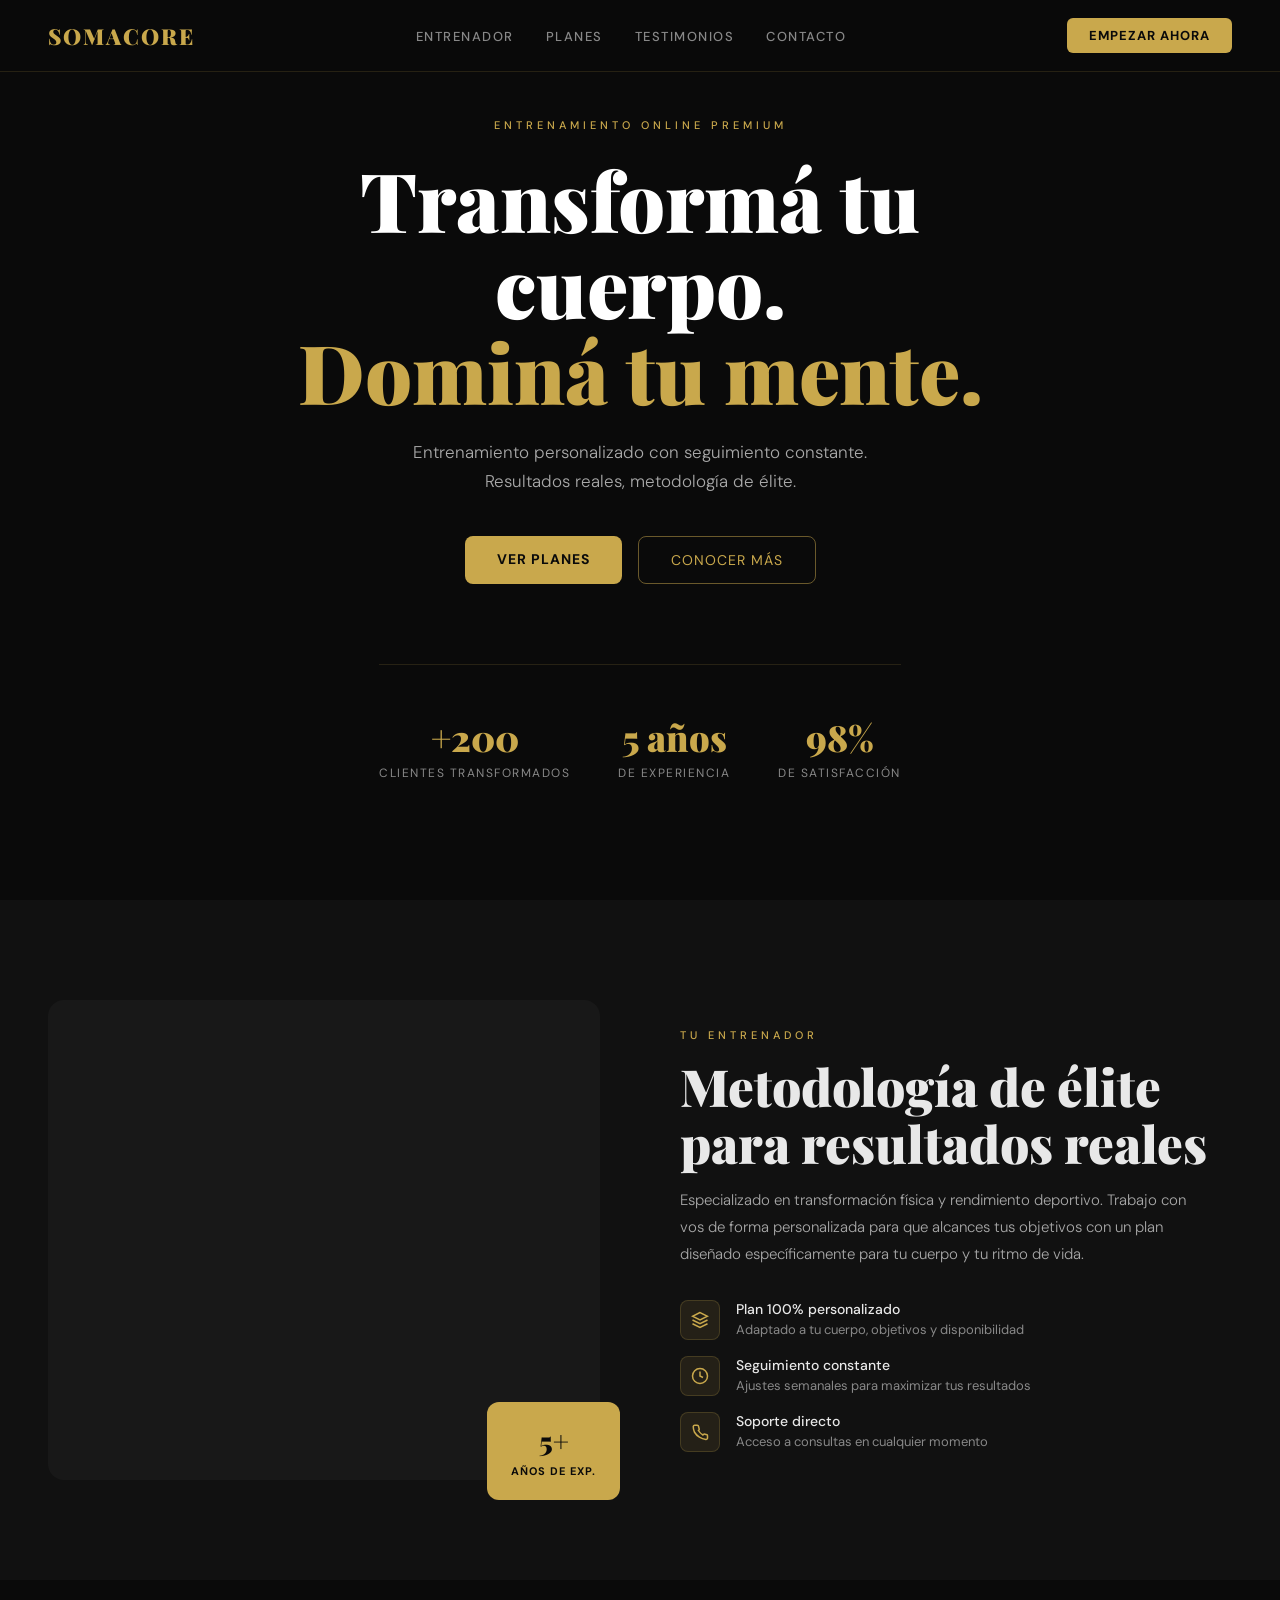
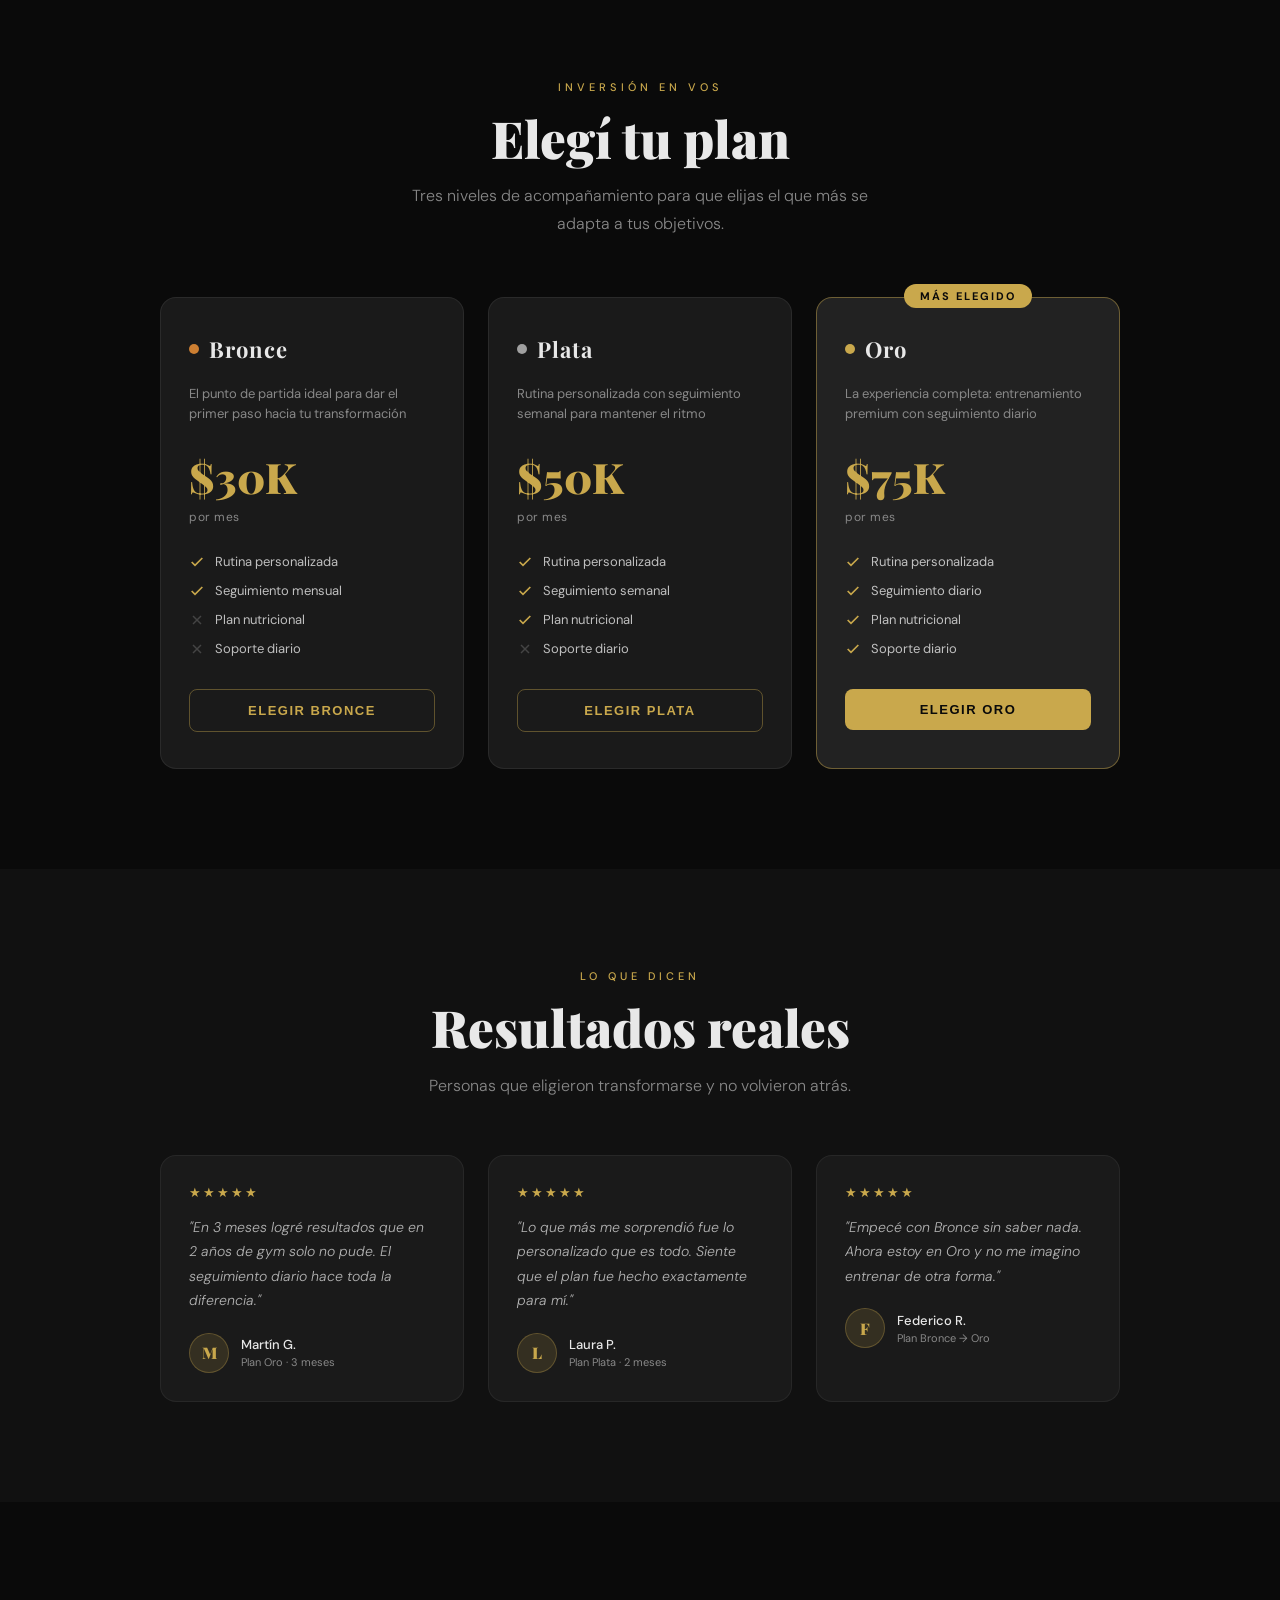
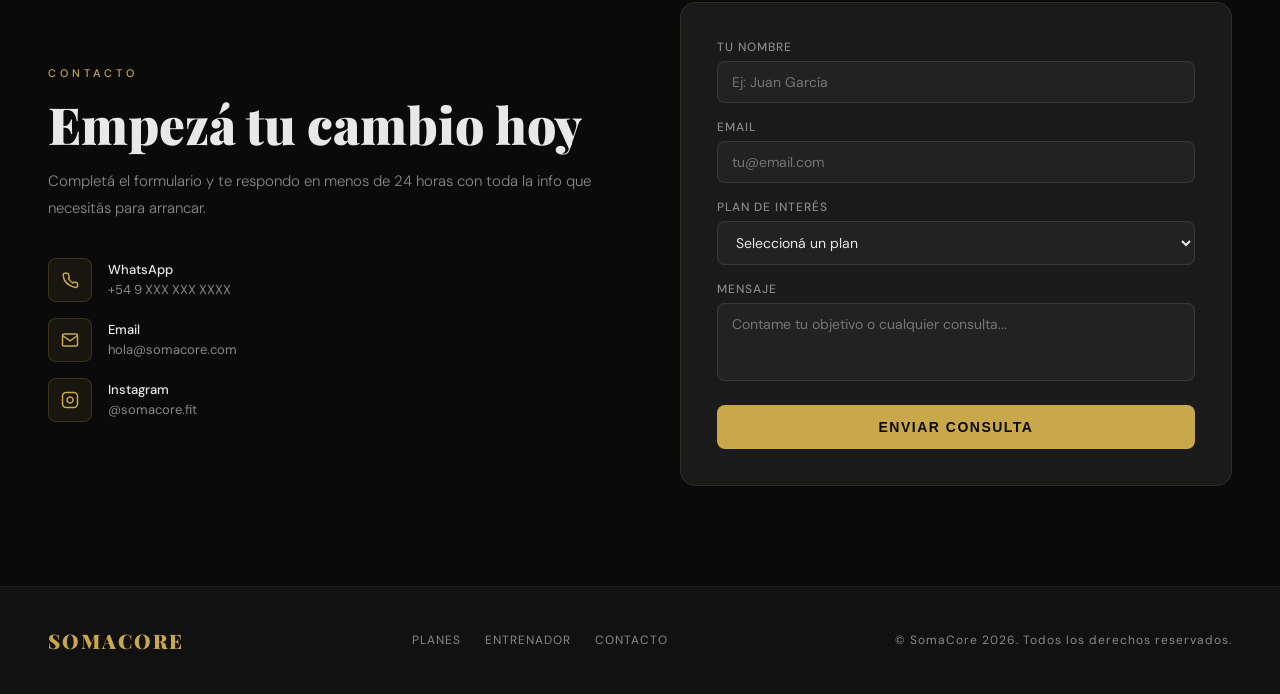
==== index.html @ e5de74f8 "primer commit somacore" ====
<!DOCTYPE html>
<html lang="es">
<head>
<meta charset="UTF-8">
<meta name="viewport" content="width=device-width, initial-scale=1.0">
<title>SomaCore</title>
<link rel="stylesheet" href="style.css">
<link href="https://fonts.googleapis.com/css2?family=Playfair+Display:wght@700;900&family=DM+Sans:wght@300;400;500&display=swap" rel="stylesheet">
</head>
<body>

<nav>
  <a href="#inicio" class="logo">SOMACORE</a>
  <ul class="nav-links">
    <li><a href="#entrenador">Entrenador</a></li>
    <li><a href="#planes">Planes</a></li>
    <li><a href="#testimonios">Testimonios</a></li>
    <li><a href="#contacto">Contacto</a></li>
  </ul>
  <a href="#contacto" class="nav-cta">Empezar ahora</a>
</nav>

<!-- HERO -->
<section id="inicio">
  <div class="hero-img"></div>
  <div class="hero-bg"></div>
  <div class="hero-content">
    <p class="hero-eyebrow">Entrenamiento Online Premium</p>
    <h1 class="hero-title">Transformá tu cuerpo.<br><span>Dominá tu mente.</span></h1>
    <p class="hero-sub">Entrenamiento personalizado con seguimiento constante. Resultados reales, metodología de élite.</p>
    <div class="hero-btns">
      <a href="#planes" class="btn-primary">Ver Planes</a>
      <a href="#entrenador" class="btn-outline">Conocer más</a>
    </div>
  </div>
  <div class="hero-stats">
    <div>
      <span class="stat-num">+200</span>
      <span class="stat-label">Clientes transformados</span>
    </div>
    <div>
      <span class="stat-num">5 años</span>
      <span class="stat-label">De experiencia</span>
    </div>
    <div>
      <span class="stat-num">98%</span>
      <span class="stat-label">De satisfacción</span>
    </div>
  </div>
</section>

<!-- SOBRE EL ENTRENADOR -->
<section id="entrenador">
  <div class="trainer-img-wrap">
    <div class="trainer-img">
      <!-- Reemplazá esto con tu foto: <img src="img/entrenador.jpg" alt="Entrenador"> -->
    </div>
    <div class="trainer-badge">
      <strong>5+</strong>
      <span>años de exp.</span>
    </div>
  </div>
  <div class="trainer-info">
    <p class="section-label">Tu entrenador</p>
    <h2 class="section-title">Metodología de élite para resultados reales</h2>
    <p class="trainer-desc">Especializado en transformación física y rendimiento deportivo. Trabajo con vos de forma personalizada para que alcances tus objetivos con un plan diseñado específicamente para tu cuerpo y tu ritmo de vida.</p>
    <div class="features">
      <div class="feature">
        <div class="feature-icon">
          <svg viewBox="0 0 24 24" fill="none" stroke="#C9A84C" stroke-width="2"><path d="M12 2L2 7l10 5 10-5-10-5z"></path><path d="M2 17l10 5 10-5"></path><path d="M2 12l10 5 10-5"></path></svg>
        </div>
        <div class="feature-text">
          <strong>Plan 100% personalizado</strong>
          <span>Adaptado a tu cuerpo, objetivos y disponibilidad</span>
        </div>
      </div>
      <div class="feature">
        <div class="feature-icon">
          <svg viewBox="0 0 24 24" fill="none" stroke="#C9A84C" stroke-width="2"><circle cx="12" cy="12" r="10"></circle><polyline points="12 6 12 12 16 14"></polyline></svg>
        </div>
        <div class="feature-text">
          <strong>Seguimiento constante</strong>
          <span>Ajustes semanales para maximizar tus resultados</span>
        </div>
      </div>
      <div class="feature">
        <div class="feature-icon">
          <svg viewBox="0 0 24 24" fill="none" stroke="#C9A84C" stroke-width="2"><path d="M22 16.92v3a2 2 0 0 1-2.18 2 19.79 19.79 0 0 1-8.63-3.07A19.5 19.5 0 0 1 4.5 12c-.92-2.46-1.56-4.77-1.5-7.38A2 2 0 0 1 5.18 3h3a2 2 0 0 1 2 1.72c.127.96.361 1.903.7 2.81a2 2 0 0 1-.45 2.11L9.91 10a16 16 0 0 0 6 6l.62-.62a2 2 0 0 1 2.11-.45c.907.339 1.85.573 2.81.7A2 2 0 0 1 22 17z"></path></svg>
        </div>
        <div class="feature-text">
          <strong>Soporte directo</strong>
          <span>Acceso a consultas en cualquier momento</span>
        </div>
      </div>
    </div>
  </div>
</section>

<!-- PLANES -->
<section id="planes">
  <p class="section-label">Inversión en vos</p>
  <h2 class="section-title">Elegí tu plan</h2>
  <p class="section-sub">Tres niveles de acompañamiento para que elijas el que más se adapta a tus objetivos.</p>

  <div class="cards-grid">

    <div class="plan-card">
      <div class="plan-tier">
        <div class="tier-dot bronce"></div>
        <span class="plan-name">Bronce</span>
      </div>
      <p class="plan-desc">El punto de partida ideal para dar el primer paso hacia tu transformación</p>
      <div class="plan-price">$30K</div>
      <p class="plan-price-label">por mes</p>
      <ul class="plan-features">
        <li><svg class="check yes" viewBox="0 0 24 24" fill="none" stroke="currentColor" stroke-width="2.5"><polyline points="20 6 9 17 4 12"></polyline></svg>Rutina personalizada</li>
        <li><svg class="check yes" viewBox="0 0 24 24" fill="none" stroke="currentColor" stroke-width="2.5"><polyline points="20 6 9 17 4 12"></polyline></svg>Seguimiento mensual</li>
        <li><svg class="check no" viewBox="0 0 24 24" fill="none" stroke="currentColor" stroke-width="2"><line x1="18" y1="6" x2="6" y2="18"></line><line x1="6" y1="6" x2="18" y2="18"></line></svg>Plan nutricional</li>
        <li><svg class="check no" viewBox="0 0 24 24" fill="none" stroke="currentColor" stroke-width="2"><line x1="18" y1="6" x2="6" y2="18"></line><line x1="6" y1="6" x2="18" y2="18"></line></svg>Soporte diario</li>
      </ul>
      <button class="plan-btn secondary">Elegir Bronce</button>
    </div>


    <div class="plan-card">
      <div class="plan-tier">
        <div class="tier-dot plata"></div>
        <span class="plan-name">Plata</span>
      </div>
      <p class="plan-desc">Rutina personalizada con seguimiento semanal para mantener el ritmo</p>
      <div class="plan-price">$50K</div>
      <p class="plan-price-label">por mes</p>
      <ul class="plan-features">
        <li><svg class="check yes" viewBox="0 0 24 24" fill="none" stroke="currentColor" stroke-width="2.5"><polyline points="20 6 9 17 4 12"></polyline></svg>Rutina personalizada</li>
        <li><svg class="check yes" viewBox="0 0 24 24" fill="none" stroke="currentColor" stroke-width="2.5"><polyline points="20 6 9 17 4 12"></polyline></svg>Seguimiento semanal</li>
        <li><svg class="check yes" viewBox="0 0 24 24" fill="none" stroke="currentColor" stroke-width="2.5"><polyline points="20 6 9 17 4 12"></polyline></svg>Plan nutricional</li>
        <li><svg class="check no" viewBox="0 0 24 24" fill="none" stroke="currentColor" stroke-width="2"><line x1="18" y1="6" x2="6" y2="18"></line><line x1="6" y1="6" x2="18" y2="18"></line></svg>Soporte diario</li>
      </ul>
      <button class="plan-btn secondary">Elegir Plata</button>
    </div>

    <div class="plan-card featured">
      <div class="plan-badge">Más elegido</div>
      <div class="plan-tier">
        <div class="tier-dot oro"></div>
        <span class="plan-name">Oro</span>
      </div>
      <p class="plan-desc">La experiencia completa: entrenamiento premium con seguimiento diario</p>
      <div class="plan-price">$75K</div>
      <p class="plan-price-label">por mes</p>
      <ul class="plan-features">
        <li><svg class="check yes" viewBox="0 0 24 24" fill="none" stroke="currentColor" stroke-width="2.5"><polyline points="20 6 9 17 4 12"></polyline></svg>Rutina personalizada</li>
        <li><svg class="check yes" viewBox="0 0 24 24" fill="none" stroke="currentColor" stroke-width="2.5"><polyline points="20 6 9 17 4 12"></polyline></svg>Seguimiento diario</li>
        <li><svg class="check yes" viewBox="0 0 24 24" fill="none" stroke="currentColor" stroke-width="2.5"><polyline points="20 6 9 17 4 12"></polyline></svg>Plan nutricional</li>
        <li><svg class="check yes" viewBox="0 0 24 24" fill="none" stroke="currentColor" stroke-width="2.5"><polyline points="20 6 9 17 4 12"></polyline></svg>Soporte diario</li>
      </ul>
      <button class="plan-btn primary">Elegir Oro</button>
    </div>


  </div>
</section>

<!-- TESTIMONIOS -->
<section id="testimonios">
  <p class="section-label">Lo que dicen</p>
  <h2 class="section-title">Resultados reales</h2>
  <p class="section-sub">Personas que eligieron transformarse y no volvieron atrás.</p>

  <div class="testimonios-grid">
    <div class="testimonial">
      <div class="stars">★★★★★</div>
      <p class="testimonial-text">"En 3 meses logré resultados que en 2 años de gym solo no pude. El seguimiento diario hace toda la diferencia."</p>
      <div class="testimonial-author">
        <div class="author-avatar">M</div>
        <div>
          <p class="author-name">Martín G.</p>
          <p class="author-tag">Plan Oro · 3 meses</p>
        </div>
      </div>
    </div>
    <div class="testimonial">
      <div class="stars">★★★★★</div>
      <p class="testimonial-text">"Lo que más me sorprendió fue lo personalizado que es todo. Siente que el plan fue hecho exactamente para mí."</p>
      <div class="testimonial-author">
        <div class="author-avatar">L</div>
        <div>
          <p class="author-name">Laura P.</p>
          <p class="author-tag">Plan Plata · 2 meses</p>
        </div>
      </div>
    </div>
    <div class="testimonial">
      <div class="stars">★★★★★</div>
      <p class="testimonial-text">"Empecé con Bronce sin saber nada. Ahora estoy en Oro y no me imagino entrenar de otra forma."</p>
      <div class="testimonial-author">
        <div class="author-avatar">F</div>
        <div>
          <p class="author-name">Federico R.</p>
          <p class="author-tag">Plan Bronce → Oro</p>
        </div>
      </div>
    </div>
  </div>
</section>

<!-- CONTACTO -->
<section id="contacto">
  <div class="contact-info">
    <p class="section-label">Contacto</p>
    <h2 class="section-title">Empezá tu cambio hoy</h2>
    <p class="contact-desc">Completá el formulario y te respondo en menos de 24 horas con toda la info que necesitás para arrancar.</p>
    <div class="contact-methods">
      <div class="contact-method">
        <div class="method-icon">
          <svg viewBox="0 0 24 24" fill="none" stroke="#C9A84C" stroke-width="2"><path d="M22 16.92v3a2 2 0 0 1-2.18 2 19.79 19.79 0 0 1-8.63-3.07A19.5 19.5 0 0 1 4.5 12c-.92-2.46-1.56-4.77-1.5-7.38A2 2 0 0 1 5.18 3h3a2 2 0 0 1 2 1.72c.127.96.361 1.903.7 2.81a2 2 0 0 1-.45 2.11L9.91 10a16 16 0 0 0 6 6l.62-.62a2 2 0 0 1 2.11-.45c.907.339 1.85.573 2.81.7A2 2 0 0 1 22 17z"></path></svg>
        </div>
        <div class="method-text">
          <strong>WhatsApp</strong>
          <span>+54 9 XXX XXX XXXX</span>
        </div>
      </div>
      <div class="contact-method">
        <div class="method-icon">
          <svg viewBox="0 0 24 24" fill="none" stroke="#C9A84C" stroke-width="2"><path d="M4 4h16c1.1 0 2 .9 2 2v12c0 1.1-.9 2-2 2H4c-1.1 0-2-.9-2-2V6c0-1.1.9-2 2-2z"></path><polyline points="22,6 12,13 2,6"></polyline></svg>
        </div>
        <div class="method-text">
          <strong>Email</strong>
          <span>hola@somacore.com</span>
        </div>
      </div>
      <div class="contact-method">
        <div class="method-icon">
          <svg viewBox="0 0 24 24" fill="none" stroke="#C9A84C" stroke-width="2"><rect x="2" y="2" width="20" height="20" rx="5" ry="5"></rect><path d="M16 11.37A4 4 0 1 1 12.63 8 4 4 0 0 1 16 11.37z"></path><line x1="17.5" y1="6.5" x2="17.51" y2="6.5"></line></svg>
        </div>
        <div class="method-text">
          <strong>Instagram</strong>
          <span>@somacore.fit</span>
        </div>
      </div>
    </div>
  </div>
  <div class="contact-form-box">
    <div class="form-row">
      <label>Tu nombre</label>
      <input type="text" placeholder="Ej: Juan García">
    </div>
    <div class="form-row">
      <label>Email</label>
      <input type="email" placeholder="tu@email.com">
    </div>
    <div class="form-row">
      <label>Plan de interés</label>
      <select>
        <option value="">Seleccioná un plan</option>
        <option>Bronce — $30.000/mes</option>
        <option>Plata — $50.000/mes</option>
        <option>Oro — $75.000/mes</option>
      </select>
    </div>
    <div class="form-row">
      <label>Mensaje</label>
      <textarea rows="3" placeholder="Contame tu objetivo o cualquier consulta..."></textarea>
    </div>
    <button class="form-submit">Enviar consulta</button>
  </div>
</section>

<footer>
  <span class="footer-logo">SOMACORE</span>
  <div class="footer-links">
    <a href="#planes">Planes</a>
    <a href="#entrenador">Entrenador</a>
    <a href="#contacto">Contacto</a>
  </div>
  <span class="footer-copy">© SomaCore 2026. Todos los derechos reservados.</span>
</footer>

</body>
</html>
---- style.css ----
html { scroll-padding-top: 75px; }

*{margin:0;padding:0;box-sizing:border-box}

:root{
  --gold:#C9A84C;
  --gold-light:#E8C97A;
  --gold-dark:#8B6914;
  --black:#0A0A0A;
  --dark:#111111;
  --dark2:#1A1A1A;
  --dark3:#222222;
  --text:#E8E8E8;
  --text-muted:#888;
  --radius:12px;
}

html{scroll-behavior:smooth;scroll-padding-top:5px}
body{background:var(--black);color:var(--text);font-family:'DM Sans',sans-serif;overflow-x:hidden}

/* ── NAV ── */
nav{
  position:fixed;top:0;left:0;right:0;z-index:100;
  display:flex;align-items:center;justify-content:space-between;
  padding:0 48px;height:72px;
  background:rgba(10,10,10,0.92);
  backdrop-filter:blur(12px);
  border-bottom:1px solid rgba(201,168,76,0.15);
}
.logo{
  font-family:'Playfair Display',serif;
  font-size:22px;font-weight:900;
  color:var(--gold);letter-spacing:2px;text-decoration:none;
}
.nav-links{display:flex;gap:32px;list-style:none}
.nav-links a{
  color:var(--text-muted);text-decoration:none;
  font-size:13px;letter-spacing:1.5px;text-transform:uppercase;
  font-weight:500;transition:color 0.2s;
}
.nav-links a:hover{color:var(--gold)}
.nav-cta{
  background:var(--gold);color:var(--black);
  padding:9px 22px;border-radius:6px;
  font-size:13px;font-weight:700;letter-spacing:1px;
  text-transform:uppercase;text-decoration:none;transition:background 0.2s;
}
.nav-cta:hover{background:var(--gold-light)}

/* ── HERO ── */
#inicio{
  position:relative;min-height:100vh;
  display:flex;flex-direction:column;
  justify-content:center;align-items:center;
  text-align:center;padding:85px 24px;overflow:hidden;
}
.hero-bg{
  position:absolute;inset:0;
  background:linear-gradient(to bottom,rgba(10,10,10,0.3) 0%,rgba(10,10,10,0.65) 60%,var(--black) 100%);
  z-index:1;
}
.hero-img{
  position:absolute;inset:0;
  /* Reemplazá la URL con tu propia imagen: */
  background-image:url('img/gym.jpg');
  background-size:cover;background-position:center;
}
.hero-content{position:relative;z-index:2;max-width:780px}
.hero-eyebrow{
  font-size:11px;letter-spacing:4px;text-transform:uppercase;
  color:var(--gold);margin-bottom:24px;font-weight:500;
}
.hero-title{
  font-family:'Playfair Display',serif;
  font-size:clamp(42px,7vw,82px);font-weight:900;
  line-height:1.05;margin-bottom:24px;color:#fff;
}
.hero-title span{color:var(--gold)}
.hero-sub{
  font-size:17px;color:rgba(255,255,255,0.65);
  max-width:480px;margin:0 auto 40px;
  line-height:1.7;font-weight:300;
}
.hero-btns{display:flex;gap:16px;justify-content:center;flex-wrap:wrap}
.btn-primary{
  background:var(--gold);color:var(--black);
  padding:14px 32px;border-radius:8px;
  font-weight:700;font-size:14px;letter-spacing:1px;
  text-transform:uppercase;text-decoration:none;transition:all 0.2s;
}
.btn-primary:hover{background:var(--gold-light);transform:translateY(-2px)}
.btn-outline{
  border:1px solid rgba(201,168,76,0.5);color:var(--gold);
  padding:14px 32px;border-radius:8px;
  font-size:14px;letter-spacing:1px;text-transform:uppercase;
  text-decoration:none;transition:all 0.2s;
}
.btn-outline:hover{border-color:var(--gold);background:rgba(201,168,76,0.08)}
.hero-stats{
  position:relative;z-index:2;
  display:flex;gap:48px;margin-top:80px;
  padding-top:48px;border-top:1px solid rgba(201,168,76,0.15);
}
.stat-num{
  font-family:'Playfair Display',serif;
  font-size:36px;font-weight:900;color:var(--gold);display:block;
}
.stat-label{
  font-size:12px;color:var(--text-muted);
  letter-spacing:1.5px;text-transform:uppercase;margin-top:4px;
}

/* ── BASE DE SECCIONES ── */
section{padding:100px 48px}
.section-label{
  font-size:11px;letter-spacing:4px;text-transform:uppercase;
  color:var(--gold);margin-bottom:16px;font-weight:500;
}
.section-title{
  font-family:'Playfair Display',serif;
  font-size:clamp(32px,4vw,52px);font-weight:900;
  line-height:1.1;margin-bottom:16px;
}
.section-sub{
  font-size:16px;color:var(--text-muted);
  max-width:480px;line-height:1.7;font-weight:300;
}

/* ── SOBRE EL ENTRENADOR ── */
#entrenador{
  background:var(--dark);
  display:grid;grid-template-columns:1fr 1fr;
  gap:80px;align-items:center;
}
.trainer-img-wrap{position:relative}
.trainer-img{
  width:100%;min-height:480px;
  border-radius:16px;background:#181818;
  display:flex;align-items:center;justify-content:center;
  overflow:hidden;
}
.trainer-img img{width:100%;height:100%;object-fit:cover}
.trainer-badge{
  position:absolute;bottom:-20px;right:-20px;
  background:var(--gold);color:var(--black);
  padding:20px 24px;border-radius:12px;text-align:center;
}
.trainer-badge strong{
  display:block;font-family:'Playfair Display',serif;
  font-size:28px;font-weight:900;
}
.trainer-badge span{font-size:11px;letter-spacing:1px;text-transform:uppercase;font-weight:700}
.trainer-info{padding-right:20px}
.trainer-desc{
  font-size:15px;color:rgba(232,232,232,0.7);
  line-height:1.8;margin-bottom:32px;font-weight:300;
}
.features{display:flex;flex-direction:column;gap:16px}
.feature{display:flex;align-items:center;gap:16px}
.feature-icon{
  width:40px;height:40px;border-radius:8px;
  background:rgba(201,168,76,0.1);border:1px solid rgba(201,168,76,0.2);
  display:flex;align-items:center;justify-content:center;flex-shrink:0;
}
.feature-icon svg{width:18px;height:18px}
.feature-text strong{display:block;font-size:14px;font-weight:500;color:var(--text)}
.feature-text span{font-size:13px;color:var(--text-muted)}

/* ── PLANES ── */
#planes{background:var(--black);text-align:center}
#planes .section-label,
#planes .section-title,
#planes .section-sub{margin-left:auto;margin-right:auto}
#planes .section-sub{margin-bottom:60px}
.cards-grid{
  display:grid;grid-template-columns:repeat(3,1fr);
  gap:24px;max-width:960px;margin:0 auto;
}
.plan-card{
  background:var(--dark2);
  border:1px solid rgba(255,255,255,0.07);
  border-radius:16px;padding:36px 28px;
  position:relative;text-align:left;
  transition:transform 0.25s,border-color 0.25s;
}
.plan-card:hover{transform:translateY(-6px)}
.plan-card.featured{
  border-color:rgba(201,168,76,0.45);
  background:var(--dark3);
}
.plan-badge{
  position:absolute;top:-14px;left:50%;transform:translateX(-50%);
  background:var(--gold);color:var(--black);
  font-size:11px;font-weight:700;letter-spacing:2px;text-transform:uppercase;
  padding:5px 16px;border-radius:20px;white-space:nowrap;
}
.plan-tier{display:flex;align-items:center;gap:10px;margin-bottom:20px}
.tier-dot{width:10px;height:10px;border-radius:50%}
.tier-dot.oro{background:#C9A84C}
.tier-dot.plata{background:#A0A0A0}
.tier-dot.bronce{background:#CD7F32}
.plan-name{
  font-family:'Playfair Display',serif;
  font-size:22px;font-weight:700;letter-spacing:1px;
}
.plan-desc{font-size:13px;color:var(--text-muted);margin-bottom:24px;line-height:1.6}
.plan-price{
  font-family:'Playfair Display',serif;
  font-size:42px;font-weight:900;color:var(--gold);margin-bottom:4px;
}
.plan-price-label{font-size:12px;color:var(--text-muted);margin-bottom:28px;letter-spacing:0.5px}
.plan-features{
  list-style:none;display:flex;flex-direction:column;
  gap:12px;margin-bottom:32px;
}
.plan-features li{
  display:flex;align-items:center;gap:10px;
  font-size:13px;color:rgba(232,232,232,0.8);
}
.check{width:16px;height:16px;flex-shrink:0}
.check.yes{color:var(--gold)}
.check.no{color:#444}
.plan-btn{
  width:100%;padding:13px;border-radius:8px;
  font-size:13px;font-weight:700;letter-spacing:1.5px;
  text-transform:uppercase;cursor:pointer;border:none;transition:all 0.2s;
}
.plan-btn.primary{background:var(--gold);color:var(--black)}
.plan-btn.primary:hover{background:var(--gold-light)}
.plan-btn.secondary{
  background:transparent;color:var(--gold);
  border:1px solid rgba(201,168,76,0.4);
}
.plan-btn.secondary:hover{background:rgba(201,168,76,0.08);border-color:var(--gold)}

/* ── TESTIMONIOS ── */
#testimonios{background:var(--dark);text-align:center}
#testimonios .section-title{margin-bottom:16px}
#testimonios .section-sub{margin:0 auto 56px}
.testimonios-grid{
  display:grid;grid-template-columns:repeat(3,1fr);
  gap:24px;max-width:960px;margin:0 auto;
}
.testimonial{
  background:var(--dark2);
  border:1px solid rgba(255,255,255,0.06);
  border-radius:16px;padding:28px;text-align:left;
}
.stars{color:var(--gold);font-size:13px;margin-bottom:14px;letter-spacing:2px}
.testimonial-text{
  font-size:14px;color:rgba(232,232,232,0.75);
  line-height:1.75;margin-bottom:20px;
  font-style:italic;font-weight:300;
}
.testimonial-author{display:flex;align-items:center;gap:12px}
.author-avatar{
  width:40px;height:40px;border-radius:50%;
  background:rgba(201,168,76,0.15);
  border:1px solid rgba(201,168,76,0.3);
  display:flex;align-items:center;justify-content:center;
  font-family:'Playfair Display',serif;font-weight:900;
  font-size:16px;color:var(--gold);flex-shrink:0;
}
.author-name{font-size:13px;font-weight:500;color:var(--text)}
.author-tag{font-size:11px;color:var(--text-muted);margin-top:2px}

/* ── CONTACTO ── */
#contacto{
  background:var(--black);
  display:grid;grid-template-columns:1fr 1fr;
  gap:80px;align-items:center;
}
.contact-desc{
  font-size:15px;color:var(--text-muted);
  line-height:1.8;margin-bottom:36px;font-weight:300;
}
.contact-methods{display:flex;flex-direction:column;gap:16px}
.contact-method{display:flex;align-items:center;gap:16px}
.method-icon{
  width:44px;height:44px;border-radius:8px;
  background:rgba(201,168,76,0.08);
  border:1px solid rgba(201,168,76,0.2);
  display:flex;align-items:center;justify-content:center;flex-shrink:0;
}
.method-icon svg{width:18px;height:18px}
.method-text strong{display:block;font-size:13px;font-weight:500;color:var(--text)}
.method-text span{font-size:13px;color:var(--text-muted)}
.contact-form-box{
  background:var(--dark2);
  border:1px solid rgba(201,168,76,0.12);
  border-radius:16px;padding:36px;
}
.form-row{display:flex;flex-direction:column;gap:6px;margin-bottom:16px}
.form-row label{
  font-size:12px;letter-spacing:1px;text-transform:uppercase;
  color:var(--text-muted);font-weight:500;
}
.form-row input,
.form-row select,
.form-row textarea{
  background:rgba(255,255,255,0.04);
  border:1px solid rgba(255,255,255,0.1);
  border-radius:8px;padding:11px 14px;
  color:var(--text);font-family:'DM Sans',sans-serif;
  font-size:14px;outline:none;
  transition:border-color 0.2s;width:100%;resize:none;
}
.form-row input:focus,
.form-row select:focus,
.form-row textarea:focus{border-color:rgba(201,168,76,0.5)}
.form-row select option{background:var(--dark2)}
.form-submit{
  width:100%;padding:14px;
  background:var(--gold);color:var(--black);
  border:none;border-radius:8px;
  font-size:14px;font-weight:700;letter-spacing:1.5px;
  text-transform:uppercase;cursor:pointer;
  margin-top:8px;transition:background 0.2s;
}
.form-submit:hover{background:var(--gold-light)}

/* ── FOOTER ── */
footer{
  background:var(--dark);
  border-top:1px solid rgba(201,168,76,0.1);
  padding:40px 48px;
  display:flex;align-items:center;justify-content:space-between;
}
.footer-logo{
  font-family:'Playfair Display',serif;
  font-size:20px;font-weight:900;color:var(--gold);letter-spacing:2px;
}
.footer-copy{font-size:12px;color:var(--text-muted);letter-spacing:1px}
.footer-links{display:flex;gap:24px}
.footer-links a{
  font-size:12px;color:var(--text-muted);text-decoration:none;
  letter-spacing:1px;text-transform:uppercase;transition:color 0.2s;
}
.footer-links a:hover{color:var(--gold)}

/* ── RESPONSIVE ── */
@media(max-width:768px){
  nav{padding:0 20px}
  section{padding:70px 20px}
  #entrenador,#contacto{grid-template-columns:1fr;gap:40px}
  .cards-grid,.testimonios-grid{grid-template-columns:1fr}
  .hero-stats{flex-direction:column;gap:24px}
  footer{flex-direction:column;gap:20px;text-align:center}
  .trainer-badge{right:0;bottom:-10px}
}
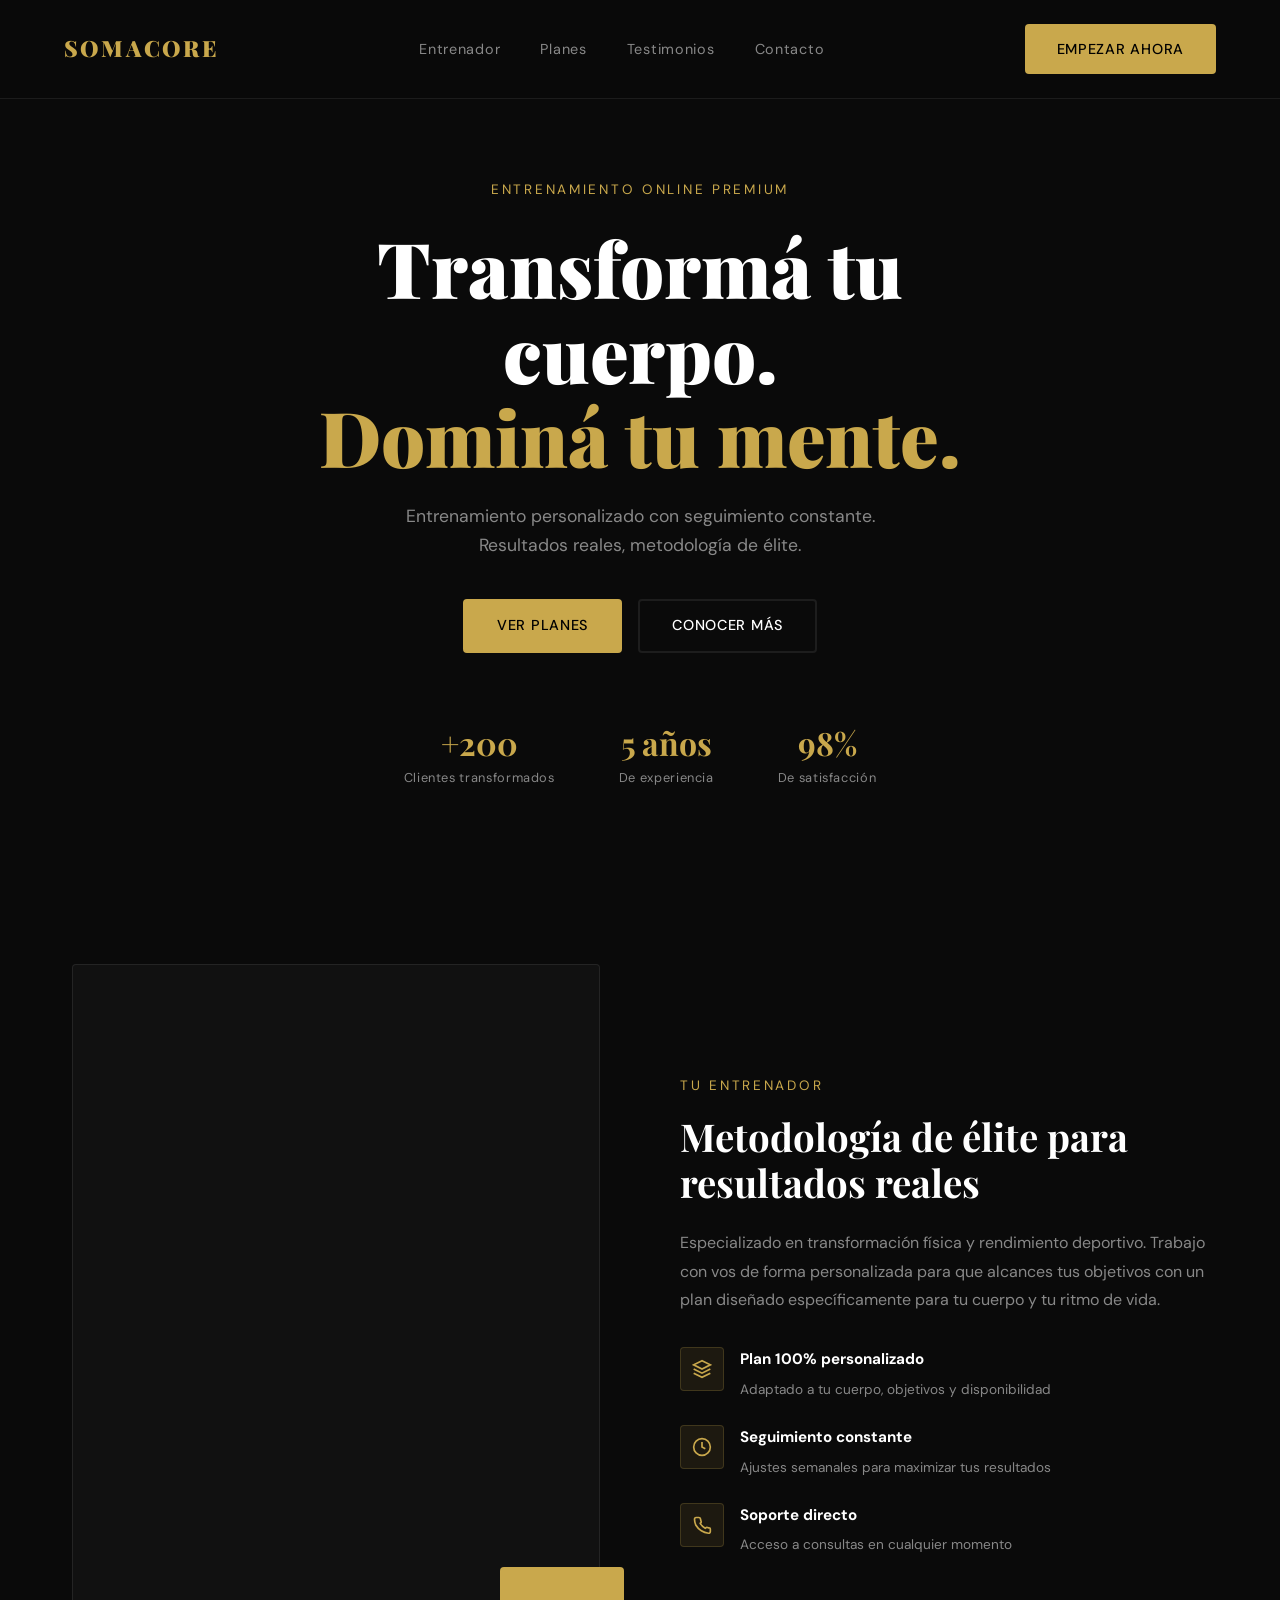
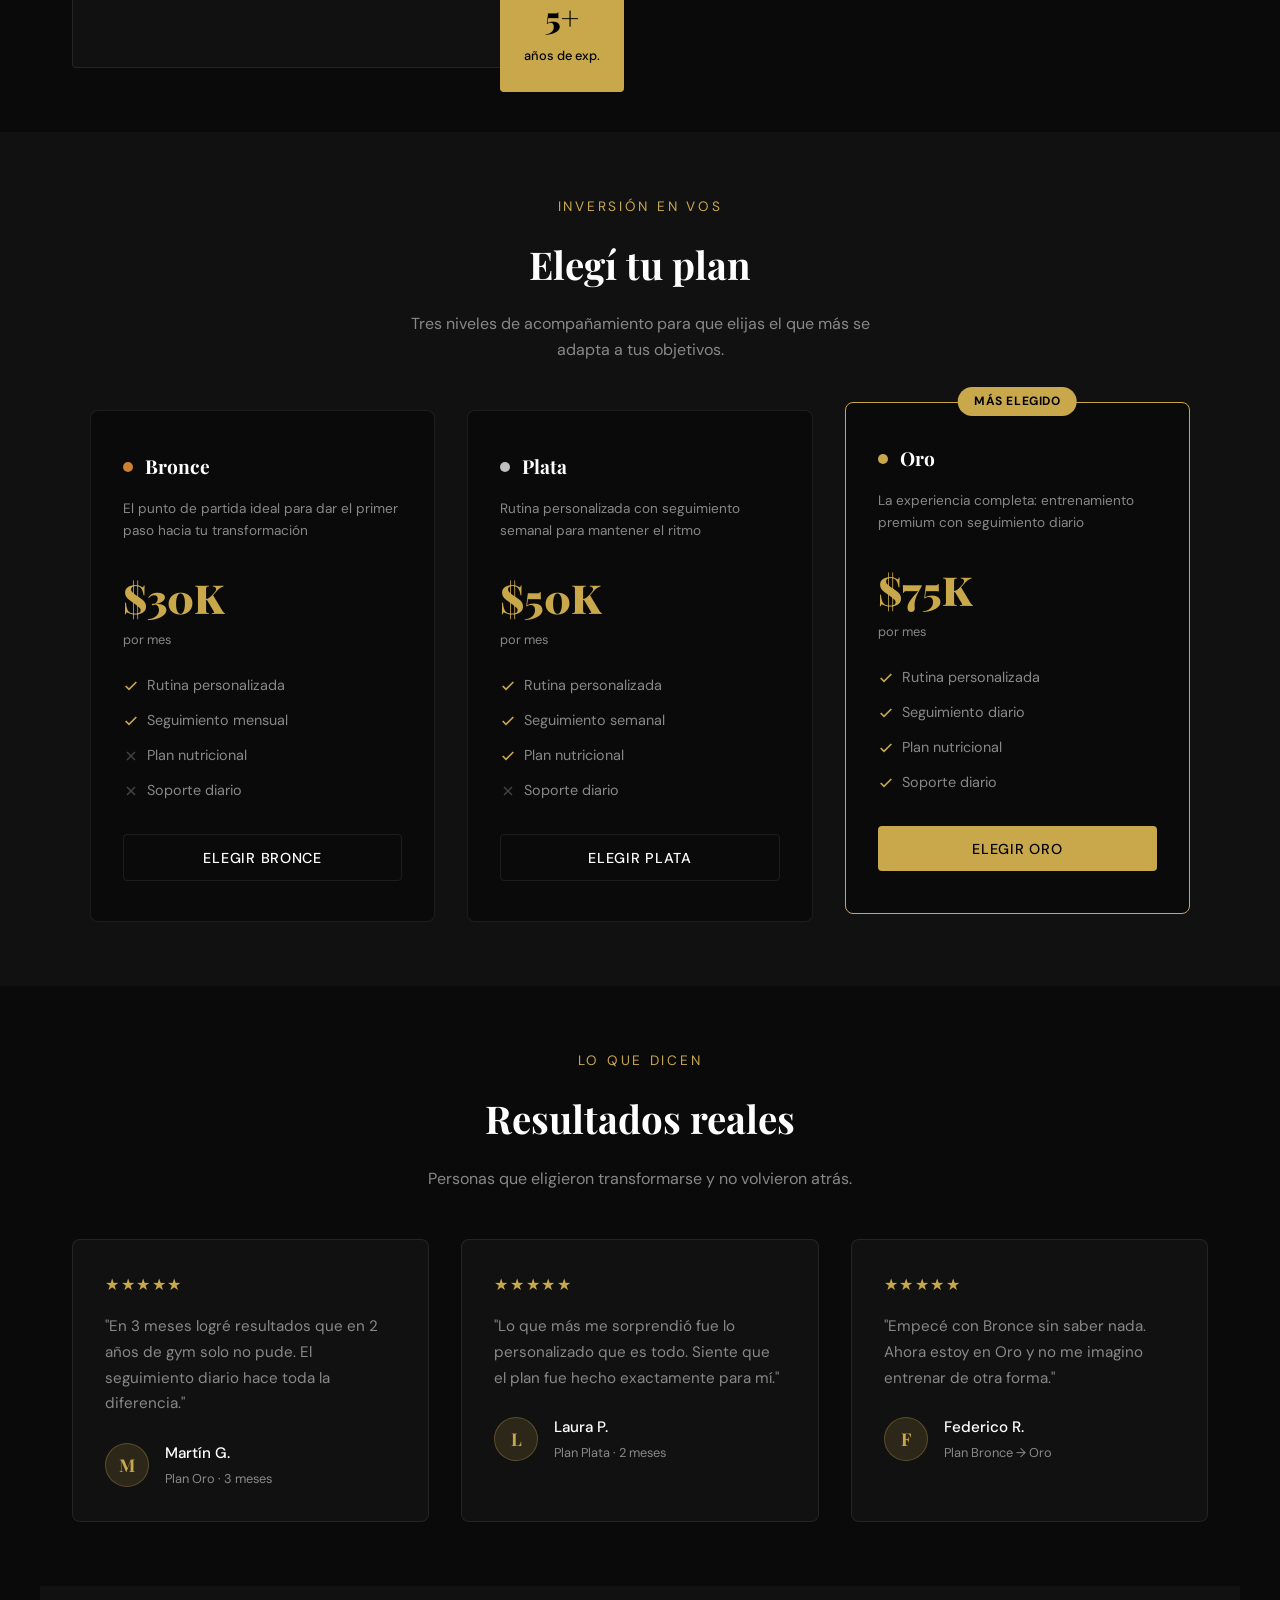
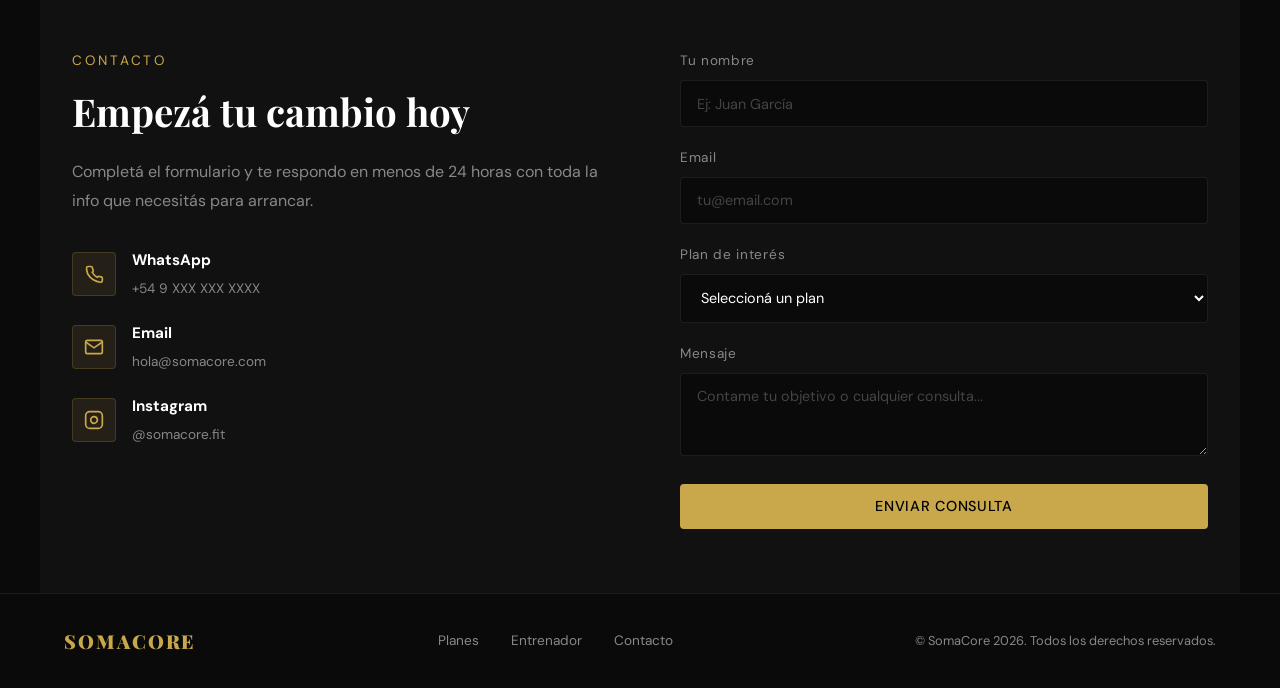
==== commit 29226805: "feat: migrar estilos de CSS plano a SASS con partials, variables y mixins" ====
--- a/index.html
+++ b/index.html
@@ -1,23 +1,35 @@
 <!DOCTYPE html>
 <html lang="es">
 <head>
-<meta charset="UTF-8">
-<meta name="viewport" content="width=device-width, initial-scale=1.0">
-<title>SomaCore</title>
-<link rel="stylesheet" href="style.css">
-<link href="https://fonts.googleapis.com/css2?family=Playfair+Display:wght@700;900&family=DM+Sans:wght@300;400;500&display=swap" rel="stylesheet">
+    <meta charset="UTF-8">
+    <meta name="viewport" content="width=device-width, initial-scale=1.0">
+    <meta name="description" content="SomaCore — Entrenamiento online premium con seguimiento personalizado. Transformá tu cuerpo y dominá tu mente con metodología de élite.">
+    <meta name="keywords" content="entrenamiento online, personal trainer, transformación física, planes de entrenamiento, nutrición deportiva">
+    <meta name="author" content="SomaCore">
+    <meta name="robots" content="index, follow">
+
+    <!-- Open Graph -->
+    <meta property="og:title" content="SomaCore — Entrenamiento Online Premium">
+    <meta property="og:description" content="Entrenamiento personalizado con seguimiento constante. Resultados reales, metodología de élite.">
+    <meta property="og:type" content="website">
+    <meta property="og:url" content="https://somacore.netlify.app">
+
+    <title>SomaCore | Entrenamiento Online Premium</title>
+
+    <link rel="stylesheet" href="css/main.css">
+    <link href="https://fonts.googleapis.com/css2?family=Playfair+Display:wght@700;900&family=DM+Sans:wght@300;400;500&display=swap" rel="stylesheet">
 </head>
 <body>
 
 <nav>
-  <a href="#inicio" class="logo">SOMACORE</a>
-  <ul class="nav-links">
-    <li><a href="#entrenador">Entrenador</a></li>
-    <li><a href="#planes">Planes</a></li>
-    <li><a href="#testimonios">Testimonios</a></li>
-    <li><a href="#contacto">Contacto</a></li>
-  </ul>
-  <a href="#contacto" class="nav-cta">Empezar ahora</a>
+    <a href="#inicio" class="logo">SOMACORE</a>
+    <ul class="nav-links">
+        <li><a href="#entrenador">Entrenador</a></li>
+        <li><a href="#planes">Planes</a></li>
+        <li><a href="#testimonios">Testimonios</a></li>
+        <li><a href="#contacto">Contacto</a></li>
+    </ul>
+    <a href="pages/contacto.html" class="nav-cta">Empezar ahora</a>
 </nav>
 
 <!-- HERO -->
--- a/css/main.css
+++ b/css/main.css
@@ -0,0 +1,758 @@
+nav {
+  position: fixed;
+  top: 0;
+  left: 0;
+  right: 0;
+  z-index: 100;
+  display: flex;
+  align-items: center;
+  justify-content: space-between;
+  padding: 1.5rem 4rem;
+  background: rgba(10, 10, 10, 0.95);
+  backdrop-filter: blur(10px);
+  border-bottom: 1px solid rgba(255, 255, 255, 0.08);
+}
+nav .logo {
+  font-family: "Playfair Display", serif;
+  font-size: 1.4rem;
+  font-weight: 900;
+  color: #C9A84C;
+  text-decoration: none;
+  letter-spacing: 0.1em;
+}
+nav .nav-links {
+  display: flex;
+  gap: 2.5rem;
+  list-style: none;
+}
+nav .nav-links a {
+  color: #888888;
+  text-decoration: none;
+  font-size: 0.9rem;
+  letter-spacing: 0.05em;
+  transition: color 0.3s ease;
+}
+nav .nav-links a:hover {
+  color: #C9A84C;
+}
+nav .nav-cta {
+  display: inline-block;
+  padding: 0.85rem 2rem;
+  border-radius: 4px;
+  font-family: "DM Sans", sans-serif;
+  font-weight: 500;
+  font-size: 0.9rem;
+  letter-spacing: 0.05em;
+  text-transform: uppercase;
+  cursor: pointer;
+  transition: all 0.3s ease;
+  text-decoration: none;
+  background: #C9A84C;
+  color: #000;
+}
+nav .nav-cta:hover {
+  background: #e0b85a;
+}
+@media (max-width: 768px) {
+  nav {
+    padding: 1.2rem 1.5rem;
+  }
+  nav .nav-links {
+    display: none;
+  }
+}
+
+#inicio {
+  position: relative;
+  min-height: 100vh;
+  display: flex;
+  flex-direction: column;
+  align-items: center;
+  justify-content: center;
+  overflow: hidden;
+}
+#inicio .hero-img {
+  position: absolute;
+  inset: 0;
+  background: url("../img/hero.jpg") center/cover no-repeat;
+  z-index: 0;
+}
+#inicio .hero-bg {
+  position: absolute;
+  inset: 0;
+  background: linear-gradient(to bottom, rgba(10, 10, 10, 0.7) 0%, rgba(10, 10, 10, 0.5) 50%, rgba(10, 10, 10, 0.95) 100%);
+  z-index: 1;
+}
+#inicio .hero-content {
+  position: relative;
+  z-index: 2;
+  text-align: center;
+  max-width: 800px;
+  padding: 6rem 2rem 0;
+  margin-top: 20px;
+}
+#inicio .hero-content .hero-eyebrow {
+  color: #C9A84C;
+  font-size: 0.85rem;
+  letter-spacing: 0.2em;
+  text-transform: uppercase;
+  margin-bottom: 1.5rem;
+}
+#inicio .hero-content .hero-title {
+  font-family: "Playfair Display", serif;
+  font-size: clamp(2.5rem, 6vw, 5rem);
+  font-weight: 900;
+  line-height: 1.1;
+  margin-bottom: 1.5rem;
+}
+#inicio .hero-content .hero-title span {
+  color: #C9A84C;
+}
+#inicio .hero-content .hero-sub {
+  color: #888888;
+  font-size: 1.1rem;
+  max-width: 540px;
+  margin: 0 auto 2.5rem;
+}
+#inicio .hero-content .hero-btns {
+  display: flex;
+  gap: 1rem;
+  justify-content: center;
+  flex-wrap: wrap;
+}
+#inicio .btn-primary {
+  display: inline-block;
+  padding: 0.85rem 2rem;
+  border-radius: 4px;
+  font-family: "DM Sans", sans-serif;
+  font-weight: 500;
+  font-size: 0.9rem;
+  letter-spacing: 0.05em;
+  text-transform: uppercase;
+  cursor: pointer;
+  transition: all 0.3s ease;
+  text-decoration: none;
+  background: #C9A84C;
+  color: #000;
+  border: 2px solid #C9A84C;
+}
+#inicio .btn-primary:hover {
+  background: #e0b85a;
+  border-color: #e0b85a;
+}
+#inicio .btn-outline {
+  display: inline-block;
+  padding: 0.85rem 2rem;
+  border-radius: 4px;
+  font-family: "DM Sans", sans-serif;
+  font-weight: 500;
+  font-size: 0.9rem;
+  letter-spacing: 0.05em;
+  text-transform: uppercase;
+  cursor: pointer;
+  transition: all 0.3s ease;
+  text-decoration: none;
+  background: transparent;
+  color: #ffffff;
+  border: 2px solid rgba(255, 255, 255, 0.08);
+}
+#inicio .btn-outline:hover {
+  border-color: #C9A84C;
+  color: #C9A84C;
+}
+#inicio .hero-stats {
+  position: relative;
+  z-index: 2;
+  display: flex;
+  gap: 4rem;
+  margin-top: 4rem;
+  margin-bottom: 3rem;
+}
+#inicio .hero-stats div {
+  text-align: center;
+  display: flex;
+  flex-direction: column;
+}
+#inicio .hero-stats .stat-num {
+  font-family: "Playfair Display", serif;
+  font-size: 2rem;
+  font-weight: 700;
+  color: #C9A84C;
+}
+#inicio .hero-stats .stat-label {
+  font-size: 0.8rem;
+  color: #888888;
+  letter-spacing: 0.05em;
+}
+@media (max-width: 768px) {
+  #inicio .hero-stats {
+    gap: 2rem;
+  }
+}
+@media (max-width: 480px) {
+  #inicio .hero-stats {
+    gap: 1.5rem;
+  }
+  #inicio .hero-stats .stat-num {
+    font-size: 1.5rem;
+  }
+}
+
+#entrenador {
+  padding: 4rem 2rem;
+  display: grid;
+  grid-template-columns: 1fr 1fr;
+  gap: 5rem;
+  align-items: center;
+  max-width: 1200px;
+  margin: 0 auto;
+}
+#entrenador .trainer-img-wrap {
+  position: relative;
+}
+#entrenador .trainer-img-wrap .trainer-img {
+  width: 100%;
+  aspect-ratio: 3/4;
+  background: #111111;
+  border: 1px solid rgba(255, 255, 255, 0.08);
+  border-radius: 4px;
+}
+#entrenador .trainer-img-wrap .trainer-badge {
+  position: absolute;
+  bottom: -1.5rem;
+  right: -1.5rem;
+  background: #C9A84C;
+  color: #000;
+  padding: 1.5rem;
+  text-align: center;
+  border-radius: 4px;
+}
+#entrenador .trainer-img-wrap .trainer-badge strong {
+  display: block;
+  font-family: "Playfair Display", serif;
+  font-size: 2rem;
+  font-weight: 900;
+}
+#entrenador .trainer-img-wrap .trainer-badge span {
+  font-size: 0.8rem;
+  font-weight: 500;
+}
+#entrenador .trainer-info .section-label {
+  color: #C9A84C;
+  font-size: 0.85rem;
+  letter-spacing: 0.2em;
+  text-transform: uppercase;
+  margin-bottom: 1rem;
+}
+#entrenador .trainer-info .section-title {
+  font-family: "Playfair Display", serif;
+  font-size: clamp(1.8rem, 3vw, 2.5rem);
+  font-weight: 700;
+  line-height: 1.2;
+  margin-bottom: 1.5rem;
+}
+#entrenador .trainer-info .trainer-desc {
+  color: #888888;
+  line-height: 1.8;
+  margin-bottom: 2rem;
+}
+#entrenador .features {
+  display: flex;
+  flex-direction: column;
+  gap: 1.5rem;
+}
+#entrenador .features .feature {
+  display: flex;
+  align-items: flex-start;
+  gap: 1rem;
+}
+#entrenador .features .feature .feature-icon {
+  width: 44px;
+  height: 44px;
+  background: rgba(201, 168, 76, 0.1);
+  border: 1px solid rgba(201, 168, 76, 0.2);
+  border-radius: 4px;
+  display: flex;
+  align-items: center;
+  justify-content: center;
+  flex-shrink: 0;
+}
+#entrenador .features .feature .feature-icon svg {
+  width: 20px;
+  height: 20px;
+}
+#entrenador .features .feature .feature-text strong {
+  display: block;
+  font-size: 0.95rem;
+  margin-bottom: 0.25rem;
+}
+#entrenador .features .feature .feature-text span {
+  color: #888888;
+  font-size: 0.85rem;
+}
+@media (max-width: 768px) {
+  #entrenador {
+    grid-template-columns: 1fr;
+    gap: 3rem;
+  }
+  #entrenador .trainer-img-wrap .trainer-badge {
+    right: 1rem;
+  }
+}
+
+#planes {
+  padding: 4rem 2rem;
+  text-align: center;
+  background: #111111;
+}
+#planes .section-label {
+  color: #C9A84C;
+  font-size: 0.85rem;
+  letter-spacing: 0.2em;
+  text-transform: uppercase;
+  margin-bottom: 1rem;
+}
+#planes .section-title {
+  font-family: "Playfair Display", serif;
+  font-size: clamp(1.8rem, 3vw, 2.5rem);
+  font-weight: 700;
+  margin-bottom: 1rem;
+}
+#planes .section-sub {
+  color: #888888;
+  max-width: 500px;
+  margin: 0 auto 3rem;
+}
+#planes .cards-grid {
+  display: grid;
+  grid-template-columns: repeat(3, 1fr);
+  gap: 2rem;
+  max-width: 1100px;
+  margin: 0 auto;
+}
+#planes .plan-card {
+  background: #0a0a0a;
+  border: 1px solid rgba(255, 255, 255, 0.08);
+  border-radius: 8px;
+  padding: 2.5rem 2rem;
+  position: relative;
+  text-align: left;
+  transition: border-color 0.3s ease;
+}
+#planes .plan-card:hover {
+  border-color: rgba(201, 168, 76, 0.3);
+}
+#planes .plan-card.featured {
+  border-color: #C9A84C;
+  transform: translateY(-8px);
+}
+#planes .plan-card .plan-badge {
+  position: absolute;
+  top: -1rem;
+  left: 50%;
+  transform: translateX(-50%);
+  background: #C9A84C;
+  color: #000;
+  font-size: 0.75rem;
+  font-weight: 700;
+  padding: 0.3rem 1rem;
+  border-radius: 20px;
+  letter-spacing: 0.05em;
+  text-transform: uppercase;
+  white-space: nowrap;
+}
+#planes .plan-card .plan-tier {
+  display: flex;
+  align-items: center;
+  gap: 0.75rem;
+  margin-bottom: 1rem;
+}
+#planes .plan-card .plan-tier .tier-dot {
+  width: 10px;
+  height: 10px;
+  border-radius: 50%;
+}
+#planes .plan-card .plan-tier .tier-dot.bronce {
+  background: #cd7f32;
+}
+#planes .plan-card .plan-tier .tier-dot.plata {
+  background: #c0c0c0;
+}
+#planes .plan-card .plan-tier .tier-dot.oro {
+  background: #C9A84C;
+}
+#planes .plan-card .plan-tier .plan-name {
+  font-family: "Playfair Display", serif;
+  font-size: 1.2rem;
+  font-weight: 700;
+}
+#planes .plan-card .plan-desc {
+  color: #888888;
+  font-size: 0.85rem;
+  margin-bottom: 1.5rem;
+  line-height: 1.6;
+}
+#planes .plan-card .plan-price {
+  font-family: "Playfair Display", serif;
+  font-size: 2.5rem;
+  font-weight: 900;
+  color: #C9A84C;
+}
+#planes .plan-card .plan-price-label {
+  color: #888888;
+  font-size: 0.8rem;
+  margin-bottom: 1.5rem;
+}
+#planes .plan-card .plan-features {
+  list-style: none;
+  margin-bottom: 2rem;
+  display: flex;
+  flex-direction: column;
+  gap: 0.75rem;
+}
+#planes .plan-card .plan-features li {
+  display: flex;
+  align-items: center;
+  gap: 0.5rem;
+  font-size: 0.9rem;
+  color: #888888;
+}
+#planes .plan-card .plan-features .check {
+  width: 16px;
+  height: 16px;
+  flex-shrink: 0;
+}
+#planes .plan-card .plan-features .check.yes {
+  color: #C9A84C;
+}
+#planes .plan-card .plan-features .check.no {
+  color: #444;
+}
+#planes .plan-card .plan-btn {
+  display: inline-block;
+  padding: 0.85rem 2rem;
+  border-radius: 4px;
+  font-family: "DM Sans", sans-serif;
+  font-weight: 500;
+  font-size: 0.9rem;
+  letter-spacing: 0.05em;
+  text-transform: uppercase;
+  cursor: pointer;
+  transition: all 0.3s ease;
+  text-decoration: none;
+  width: 100%;
+  text-align: center;
+  border: none;
+}
+#planes .plan-card .plan-btn.primary {
+  background: #C9A84C;
+  color: #000;
+}
+#planes .plan-card .plan-btn.primary:hover {
+  background: #e0b85a;
+}
+#planes .plan-card .plan-btn.secondary {
+  background: transparent;
+  border: 1px solid rgba(255, 255, 255, 0.08);
+  color: #ffffff;
+}
+#planes .plan-card .plan-btn.secondary:hover {
+  border-color: #C9A84C;
+  color: #C9A84C;
+}
+@media (max-width: 768px) {
+  #planes .cards-grid {
+    grid-template-columns: 1fr;
+    max-width: 400px;
+  }
+  #planes .plan-card.featured {
+    transform: none;
+  }
+}
+
+#testimonios {
+  padding: 4rem 2rem;
+  text-align: center;
+  max-width: 1200px;
+  margin: 0 auto;
+}
+#testimonios .section-label {
+  color: #C9A84C;
+  font-size: 0.85rem;
+  letter-spacing: 0.2em;
+  text-transform: uppercase;
+  margin-bottom: 1rem;
+}
+#testimonios .section-title {
+  font-family: "Playfair Display", serif;
+  font-size: clamp(1.8rem, 3vw, 2.5rem);
+  font-weight: 700;
+  margin-bottom: 1rem;
+}
+#testimonios .section-sub {
+  color: #888888;
+  max-width: 500px;
+  margin: 0 auto 3rem;
+}
+#testimonios .testimonios-grid {
+  display: grid;
+  grid-template-columns: repeat(3, 1fr);
+  gap: 2rem;
+}
+#testimonios .testimonios-grid .testimonial {
+  background: #111111;
+  border: 1px solid rgba(255, 255, 255, 0.08);
+  border-radius: 8px;
+  padding: 2rem;
+  text-align: left;
+  transition: border-color 0.3s ease;
+}
+#testimonios .testimonios-grid .testimonial:hover {
+  border-color: rgba(201, 168, 76, 0.3);
+}
+#testimonios .testimonios-grid .testimonial .stars {
+  color: #C9A84C;
+  font-size: 1rem;
+  margin-bottom: 1rem;
+  letter-spacing: 0.1em;
+}
+#testimonios .testimonios-grid .testimonial .testimonial-text {
+  color: #888888;
+  font-size: 0.95rem;
+  line-height: 1.7;
+  margin-bottom: 1.5rem;
+}
+#testimonios .testimonios-grid .testimonial .testimonial-author {
+  display: flex;
+  align-items: center;
+  gap: 1rem;
+}
+#testimonios .testimonios-grid .testimonial .testimonial-author .author-avatar {
+  width: 44px;
+  height: 44px;
+  border-radius: 50%;
+  background: rgba(201, 168, 76, 0.15);
+  border: 1px solid rgba(201, 168, 76, 0.3);
+  display: flex;
+  align-items: center;
+  justify-content: center;
+  font-family: "Playfair Display", serif;
+  font-weight: 700;
+  color: #C9A84C;
+  font-size: 1.1rem;
+  flex-shrink: 0;
+}
+#testimonios .testimonios-grid .testimonial .testimonial-author .author-name {
+  font-weight: 500;
+  font-size: 0.95rem;
+  margin-bottom: 0.2rem;
+}
+#testimonios .testimonios-grid .testimonial .testimonial-author .author-tag {
+  color: #888888;
+  font-size: 0.8rem;
+}
+@media (max-width: 768px) {
+  #testimonios .testimonios-grid {
+    grid-template-columns: 1fr;
+    max-width: 500px;
+    margin: 0 auto;
+  }
+}
+
+#contacto {
+  padding: 4rem 2rem;
+  display: grid;
+  grid-template-columns: 1fr 1fr;
+  gap: 5rem;
+  align-items: start;
+  max-width: 1200px;
+  margin: 0 auto;
+  background: #111111;
+}
+#contacto .contact-info .section-label {
+  color: #C9A84C;
+  font-size: 0.85rem;
+  letter-spacing: 0.2em;
+  text-transform: uppercase;
+  margin-bottom: 1rem;
+}
+#contacto .contact-info .section-title {
+  font-family: "Playfair Display", serif;
+  font-size: clamp(1.8rem, 3vw, 2.5rem);
+  font-weight: 700;
+  line-height: 1.2;
+  margin-bottom: 1.5rem;
+}
+#contacto .contact-info .contact-desc {
+  color: #888888;
+  line-height: 1.8;
+  margin-bottom: 2rem;
+}
+#contacto .contact-info .contact-methods {
+  display: flex;
+  flex-direction: column;
+  gap: 1.25rem;
+}
+#contacto .contact-info .contact-methods .contact-method {
+  display: flex;
+  align-items: center;
+  gap: 1rem;
+}
+#contacto .contact-info .contact-methods .contact-method .method-icon {
+  width: 44px;
+  height: 44px;
+  background: rgba(201, 168, 76, 0.1);
+  border: 1px solid rgba(201, 168, 76, 0.2);
+  border-radius: 4px;
+  display: flex;
+  align-items: center;
+  justify-content: center;
+  flex-shrink: 0;
+}
+#contacto .contact-info .contact-methods .contact-method .method-icon svg {
+  width: 20px;
+  height: 20px;
+}
+#contacto .contact-info .contact-methods .contact-method .method-text strong {
+  display: block;
+  font-size: 0.95rem;
+  margin-bottom: 0.2rem;
+}
+#contacto .contact-info .contact-methods .contact-method .method-text span {
+  color: #888888;
+  font-size: 0.85rem;
+}
+#contacto .contact-form-box {
+  display: flex;
+  flex-direction: column;
+  gap: 1.25rem;
+}
+#contacto .contact-form-box .form-row label {
+  display: block;
+  font-size: 0.85rem;
+  color: #888888;
+  margin-bottom: 0.5rem;
+  letter-spacing: 0.05em;
+}
+#contacto .contact-form-box .form-row input,
+#contacto .contact-form-box .form-row select,
+#contacto .contact-form-box .form-row textarea {
+  width: 100%;
+  background: #0a0a0a;
+  border: 1px solid rgba(255, 255, 255, 0.08);
+  border-radius: 4px;
+  padding: 0.85rem 1rem;
+  color: #ffffff;
+  font-family: "DM Sans", sans-serif;
+  font-size: 0.9rem;
+  transition: border-color 0.3s ease;
+}
+#contacto .contact-form-box .form-row input:focus,
+#contacto .contact-form-box .form-row select:focus,
+#contacto .contact-form-box .form-row textarea:focus {
+  outline: none;
+  border-color: #C9A84C;
+}
+#contacto .contact-form-box .form-row input::placeholder,
+#contacto .contact-form-box .form-row select::placeholder,
+#contacto .contact-form-box .form-row textarea::placeholder {
+  color: #444;
+}
+#contacto .contact-form-box .form-row select option {
+  background: #0a0a0a;
+}
+#contacto .contact-form-box .form-submit {
+  display: inline-block;
+  padding: 0.85rem 2rem;
+  border-radius: 4px;
+  font-family: "DM Sans", sans-serif;
+  font-weight: 500;
+  font-size: 0.9rem;
+  letter-spacing: 0.05em;
+  text-transform: uppercase;
+  cursor: pointer;
+  transition: all 0.3s ease;
+  text-decoration: none;
+  background: #C9A84C;
+  color: #000;
+  border: none;
+  width: 100%;
+  text-align: center;
+}
+#contacto .contact-form-box .form-submit:hover {
+  background: #e0b85a;
+}
+@media (max-width: 768px) {
+  #contacto {
+    grid-template-columns: 1fr;
+    gap: 3rem;
+  }
+}
+
+footer {
+  display: flex;
+  align-items: center;
+  justify-content: space-between;
+  padding: 2rem 4rem;
+  border-top: 1px solid rgba(255, 255, 255, 0.08);
+  background: #0a0a0a;
+}
+footer .footer-logo {
+  font-family: "Playfair Display", serif;
+  font-size: 1.2rem;
+  font-weight: 900;
+  color: #C9A84C;
+  letter-spacing: 0.1em;
+}
+footer .footer-links {
+  display: flex;
+  gap: 2rem;
+}
+footer .footer-links a {
+  color: #888888;
+  text-decoration: none;
+  font-size: 0.85rem;
+  transition: color 0.3s ease;
+}
+footer .footer-links a:hover {
+  color: #C9A84C;
+}
+footer .footer-copy {
+  color: #888888;
+  font-size: 0.8rem;
+}
+@media (max-width: 768px) {
+  footer {
+    flex-direction: column;
+    gap: 1.5rem;
+    text-align: center;
+    padding: 2rem 1.5rem;
+  }
+  footer .footer-links {
+    gap: 1.5rem;
+  }
+}
+
+*, *::before, *::after {
+  margin: 0;
+  padding: 0;
+  box-sizing: border-box;
+}
+
+html {
+  scroll-behavior: smooth;
+}
+
+body {
+  background-color: #0a0a0a;
+  color: #ffffff;
+  font-family: "DM Sans", sans-serif;
+  line-height: 1.6;
+}
+
+img {
+  max-width: 100%;
+  display: block;
+}
+
+/*# sourceMappingURL=main.css.map */
